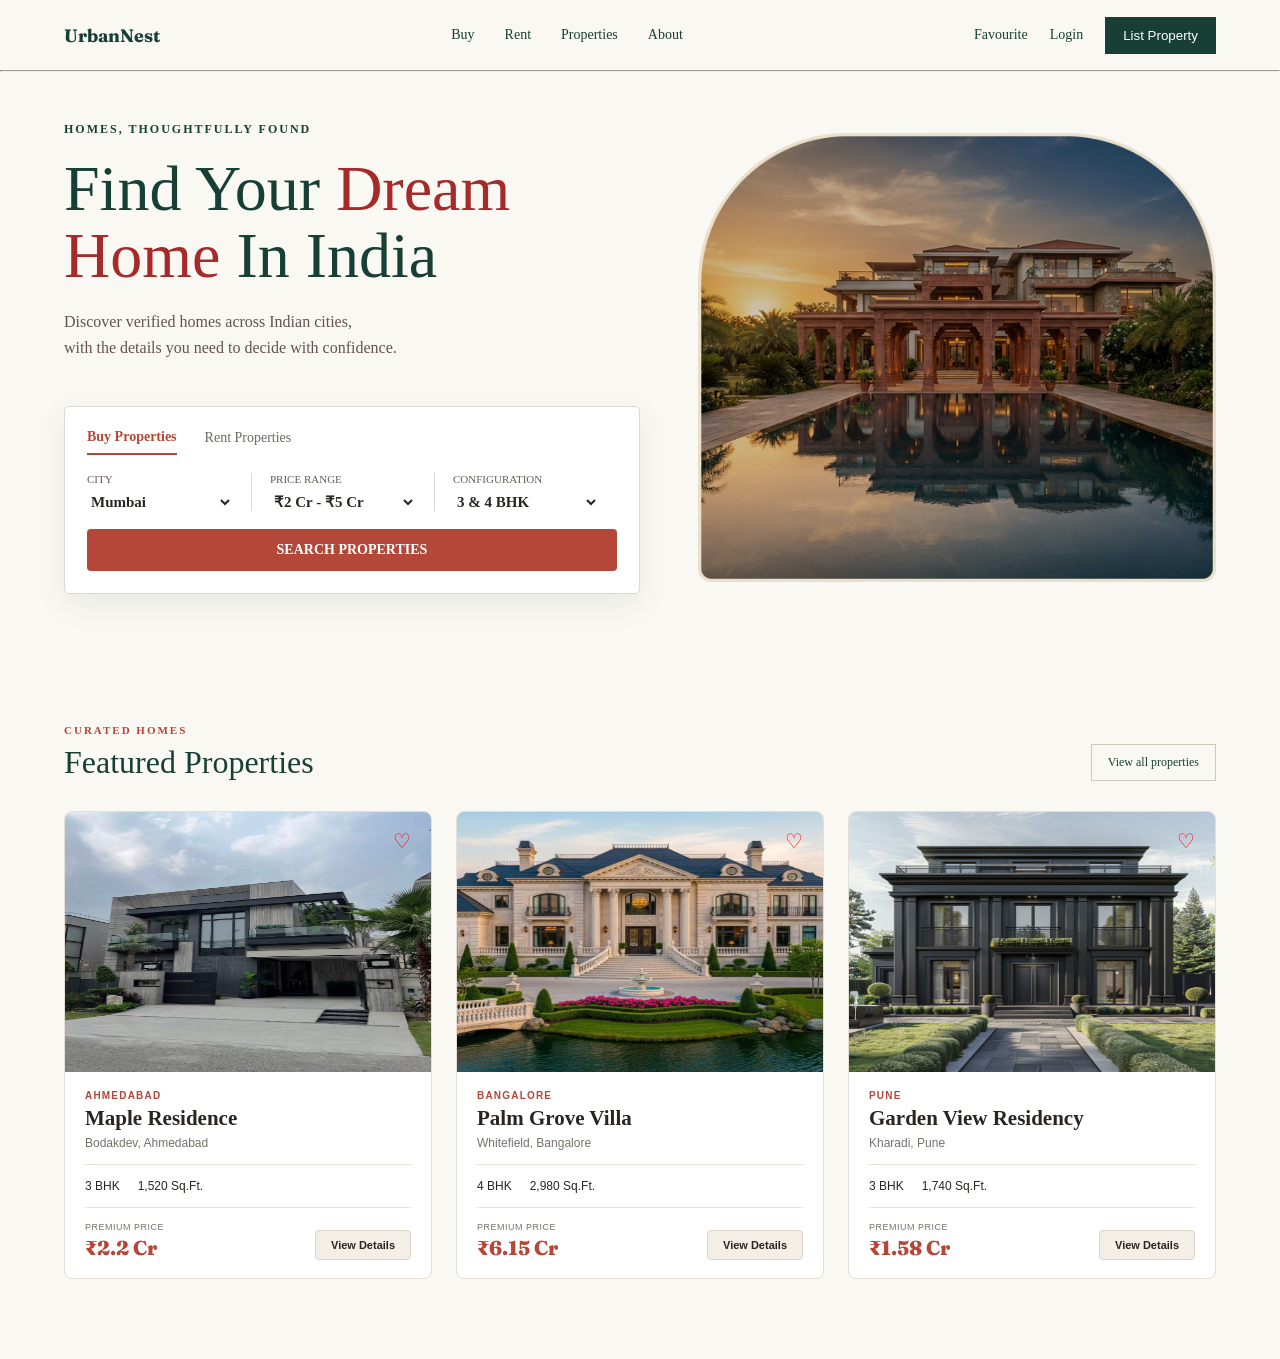
==== UrbanNest/index.html @ 5e93f08c "Initial commit for the new project UrbanNest." ====
<!DOCTYPE html>
<html lang="en">

<head>
    <meta charset="UTF-8">
    <meta name="viewport" content="width=device-width, initial-scale=1.0">
    <title>Document</title>
    <link rel="preconnect" href="https://fonts.googleapis.com">
    <link rel="preconnect" href="https://fonts.gstatic.com" crossorigin>
    <link
        href="https://fonts.googleapis.com/css2?family=Fraunces:ital,opsz,wght@0,9..144,100..900;1,9..144,100..900&family=Google+Sans:ital,opsz,wght@0,17..18,400..700;1,17..18,400..700&family=Valley+Sans:ital,wght@0,100..900;1,100..900&display=swap"
        rel="stylesheet">

    <link rel="stylesheet" href="style.css">
</head>

<body>
    <header>
        <div class="logo">
            UrbanNest
        </div>

        <nav class="nav-links">
            <a href="#">Buy</a>
            <a href="#">Rent</a>
            <a href="#">Properties</a>
            <a href="#">About</a>
        </nav>

        <div class="nav-actions">
            <a href="#">Favourite</a>
            <a href="#">Login</a>
            <button>List Property</button>
        </div>
    </header>
    <hr>
    <section class="hero">
        <div class="first">

            <div class="hero-content">

                <p class="hero-label">HOMES, THOUGHTFULLY FOUND</p>

                <h1>Find Your <span class="dream">Dream <br>Home </span>In India</h1>

                <p class="hero-description">
                    Discover verified homes across Indian cities,
                    <br> with the details you need to decide with confidence.
                </p>

            </div>

            <div class="search-box">

                <div class="search-tabs">
                    <button class="active">Buy Properties</button>
                    <button>Rent Properties</button>
                </div>

                <div class="search-fields">

                    <div class="search-field">
                        <label for="city">CITY</label>

                        <select id="city">
                            <option value="">Mumbai</option>
                            <option value="ahmedabad">Ahmedabad</option>
                            <option value="delhi">Delhi</option>
                            <option value="bangalore">Bangalore</option>
                            <option value="pune">Pune</option>
                        </select>
                    </div>


                    <div class="search-field">
                        <label for="price">PRICE RANGE</label>

                        <select id="price">
                            <option value="">₹2 Cr - ₹5 Cr</option>
                            <option value="under-1">Under ₹1 Cr</option>
                            <option value="1-2">₹1 Cr - ₹2 Cr</option>
                            <option value="2-5">₹2 Cr - ₹5 Cr</option>
                            <option value="5-plus">₹5 Cr+</option>
                        </select>
                    </div>


                    <div class="search-field">
                        <label for="configuration">CONFIGURATION</label>

                        <select id="configuration">
                            <option value="">3 & 4 BHK</option>
                            <option value="1">1 BHK</option>
                            <option value="2">2 BHK</option>
                            <option value="3">3 BHK</option>
                            <option value="4">4 BHK</option>
                            <option value="5">5+ BHK</option>
                        </select>
                    </div>

                </div>

                <button class="search-button">
                    SEARCH PROPERTIES
                </button>

            </div>
        </div>
        <div class="second">
            <img src="./images/hero.png">
        </div>

    </section>
    <section class="featured-properties">

        <div class="section-header">

            <div>
                <p class="section-label">CURATED HOMES</p>
                <h2>Featured Properties</h2>
            </div>

            <a href="#" class="view-all">View all properties</a>

        </div>


        <div class="property-grid">

            <article class="property-card">

                <div class="property-image">
                    <img src="./images/ahmedabadHouse.jpg" alt="Maple Residence">
                    <button class="favorite">
                        ♡
                    </button>
                </div>

                <div class="property-info">

                    <p class="property-city">AHMEDABAD</p>

                    <h3 class="property-name">
                        Maple Residence
                    </h3>

                    <p class="property-location">
                        Bodakdev, Ahmedabad
                    </p>

                    <div class="property-divider"></div>

                    <div class="property-details">
                        <span class="property-bhk">3 BHK</span>
                        <span class="property-area">1,520 Sq.Ft.</span>
                    </div>

                    <div class="property-divider"></div>

                    <div class="property-bottom">

                        <div class="property-price">
                            <span>PREMIUM PRICE</span>
                            <strong>₹2.2 Cr</strong>
                        </div>

                        <a href="#" class="property-button">
                            View Details
                        </a>

                    </div>

                </div>

            </article>


            <article class="property-card">

                <div class="property-image">
                    <img src="./images/bangloreHouse.jpg" alt="Palm Grove Villa">

                    <button class="favorite">
                        ♡
                    </button>
                </div>
                

                <div class="property-info">

                    <p class="property-city">BANGALORE</p>

                    <h3 class="property-name">
                        Palm Grove Villa
                    </h3>

                    <p class="property-location">
                        Whitefield, Bangalore
                    </p>

                    <div class="property-divider"></div>

                    <div class="property-details">
                        <span class="property-bhk">4 BHK</span>
                        <span class="property-area">2,980 Sq.Ft.</span>
                    </div>

                    <div class="property-divider"></div>

                    <div class="property-bottom">

                        <div class="property-price">
                            <span>PREMIUM PRICE</span>
                            <strong>₹6.15 Cr</strong>
                        </div>

                        <a href="#" class="property-button">
                            View Details
                        </a>

                    </div>

                </div>

            </article>


            <article class="property-card">

                <div class="property-image">
                    <img src="./images/PuneHouse.jpg" alt="Garden View Residency">
                    <button class="favorite">
                        ♡
                    </button>
                </div>
                
                <div class="property-info">

                    <p class="property-city">PUNE</p>

                    <h3 class="property-name">
                        Garden View Residency
                    </h3>

                    <p class="property-location">
                        Kharadi, Pune
                    </p>

                    <div class="property-divider"></div>

                    <div class="property-details">
                        <span class="property-bhk">3 BHK</span>
                        <span class="property-area">1,740 Sq.Ft.</span>
                    </div>

                    <div class="property-divider"></div>

                    <div class="property-bottom">

                        <div class="property-price">
                            <span>PREMIUM PRICE</span>
                            <strong>₹1.58 Cr</strong>
                        </div>

                        <a href="#" class="property-button">
                            View Details
                        </a>

                    </div>

                </div>

            </article>

        </div>

    </section>
</body>

</html>
---- UrbanNest/style.css ----
* {
    margin: 0;
    padding: 0;
    box-sizing: border-box;
}

body {
    font-family: Georgia, serif;
    background-color: #FAF8F3;
    color: #173f35;
}

header {
    height: 70px;
    padding: 0 5%;
    display: flex;
    justify-content: space-between;
    align-items: center;
}

.logo {
    font-size: 20px;
    font-weight: 700;
    font-family: 'Fraunces', serif;
    font-size: 18px;
}

.nav-links {
    display: flex;
    gap: 30px;
}

.nav-links a,
.nav-actions a {
    text-decoration: none;
    color: #173f35;
    font-size: 14px;
}

a:hover {
    color: #963a2d;
}

.nav-actions {
    display: flex;
    align-items: center;
    gap: 22px;
}

.nav-actions button {
    border: none;
    background-color: #173f35;
    color: white;
    padding: 11px 18px;
    cursor: pointer;
}

.hero {
    position: relative;
    min-height: fit-content;
    margin: 20px 5%;
    padding: 30px 0;
    display: flex;
    justify-content: space-between;
    align-items: center;
    border-radius: 4px;
    background-size: cover;
    background-position: center;
}

.hero-content {
    max-width: 620px;
}

.dream {
    color: brown;
}

.hero-label {
    margin-bottom: 18px;
    font-size: 12px;
    font-weight: 600;
    letter-spacing: 2px;
}

.hero h1 {
    margin-bottom: 20px;
    font-size: 64px;
    line-height: 1.05;
    font-weight: 500;
}

.hero-description {
    max-width: 480px;
    font-size: 16px;
    line-height: 1.6;
    color: rgb(100, 82, 82);
}

.first {
    width: 50%;
}

.second {
    width: 45%;
}

.second img {
    width: 100%;
    display: block;
}

.search-box {
    width: 100%;
    margin-top: 45px;
    padding: 22px;
    background-color: #ffffff;
    border: 1px solid #ded8ce;
    border-radius: 5px;
    box-shadow: 0 10px 30px rgba(23, 63, 53, 0.08);
}

.search-tabs {
    display: flex;
    gap: 28px;
    margin-bottom: 18px;
}

.search-tabs button {
    border: none;
    background: none;
    padding: 0 0 8px;
    font-family: inherit;
    font-size: 14px;
    color: #6f6760;
    cursor: pointer;
}

.search-tabs .active {
    color: #b44737;
    font-weight: 600;
    border-bottom: 2px solid #b44737;
}

.search-fields {
    display: flex;
    width: 100%;
}

.search-field {
    flex: 1;
    padding: 0 18px;
    border-right: 1px solid #ded8ce;
}

.search-field:first-child {
    padding-left: 0;
}

.search-field:last-child {
    border-right: none;
}

.search-field label {
    display: block;
    margin-bottom: 8px;
    font-size: 11px;
    color: #625b55;
    font-weight: 500;
}

.search-field select {
    width: 100%;
    border: none;
    outline: none;
    background-color: transparent;
    font-family: inherit;
    font-size: 15px;
    font-weight: 600;
    color: #292522;
    cursor: pointer;
}

.search-button {
    width: 100%;
    margin-top: 18px;
    padding: 13px;
    border: none;
    border-radius: 4px;
    background-color: #b44737;
    color: white;
    font-family: inherit;
    font-size: 14px;
    font-weight: 600;
    cursor: pointer;
}

.search-button:hover {
    background-color: #963a2d;
}


.featured-properties {
    padding: 80px 5%;
    background-color: #faf8f3;
}

.section-header {
    display: flex;
    justify-content: space-between;
    align-items: end;
    margin-bottom: 30px;
}

.section-label {
    margin-bottom: 8px;
    color: #b44737;
    font-size: 11px;
    font-weight: 600;
    letter-spacing: 2px;
}

.section-header h2 {
    font-size: 32px;
    font-weight: 500;
    color: #173f35;
}

.view-all {
    padding: 10px 16px;
    border: 1px solid #cfc8bd;
    color: #173f35;
    text-decoration: none;
    font-size: 12px;
}

.property-grid {
    display: grid;
    grid-template-columns: repeat(3, 1fr);
    gap: 24px;
}

.property-card {
    background-color: #ffffff;
    border: 1px solid #e5dfd5;
    border-radius: 8px;
    overflow: hidden;
}

.property-image {
    position: relative;
    height: 260px;
    overflow: hidden;
}

.property-image img {
    width: 100%;
    height: 100%;
}

.property-info {
    padding: 18px 20px;
}

.property-city {
    margin-bottom: 5px;
    color: #b44737;
    font-family: Arial, sans-serif;
    font-size: 10px;
    font-weight: 600;
    letter-spacing: 1.2px;
}

.property-name {
    margin-bottom: 5px;
    color: #292522;
    font-family: Georgia, serif;
    font-size: 21px;
    font-weight: 600;
    line-height: 1.2;
}

.property-location {
    color: #77716a;
    font-family: Arial, sans-serif;
    font-size: 12px;
}
.property-divider {
    width: 100%;
    height: 1px;
    margin: 14px 0;
    background-color: #e8e2d9;
}



.property-details {
    display: flex;
    align-items: center;
    gap: 18px;
    color: #292522;
    font-family: Arial, sans-serif;
    font-size: 12px;
}

.property-details span {
    white-space: nowrap;
}

.property-bottom {
    display: flex;
    align-items: flex-end;
    justify-content: space-between;
}

.property-price {
    display: flex;
    flex-direction: column;
    gap: 3px;
}

.property-price span {
    color: #77716a;
    font-family: Arial, sans-serif;
    font-size: 9px;
    font-weight: 500;
    letter-spacing: 0.5px;
}

.property-price strong {
    color: #b44737;
    font-family: 'Fraunces',serif;
    font-size: 20px;
    font-weight: 800;
    white-space: nowrap;
}

.property-button {
    padding: 8px 15px;
    background-color: #f3eee6;
    border: 1px solid #ded5c8;
    border-radius: 4px;
    color: #292522;
    font-family: Arial, sans-serif;
    font-size: 11px;
    font-weight: 600;
    text-decoration: none;
    transition: 0.2s ease;
}

.property-button:hover {
    background-color: #173f35;
    border-color: #173f35;
    color: white;
}
.favorite {
    position: absolute;
    top: 12px;
    right: 12px;
    width: 34px;
    height: 34px;
    border: none;
    background: none;
    border-radius: 50%;
    color: #fe0303;
    font-size: 20px;
    line-height: 1;
    display: flex;
    align-items: center;
    justify-content: center;
    cursor: pointer;
}
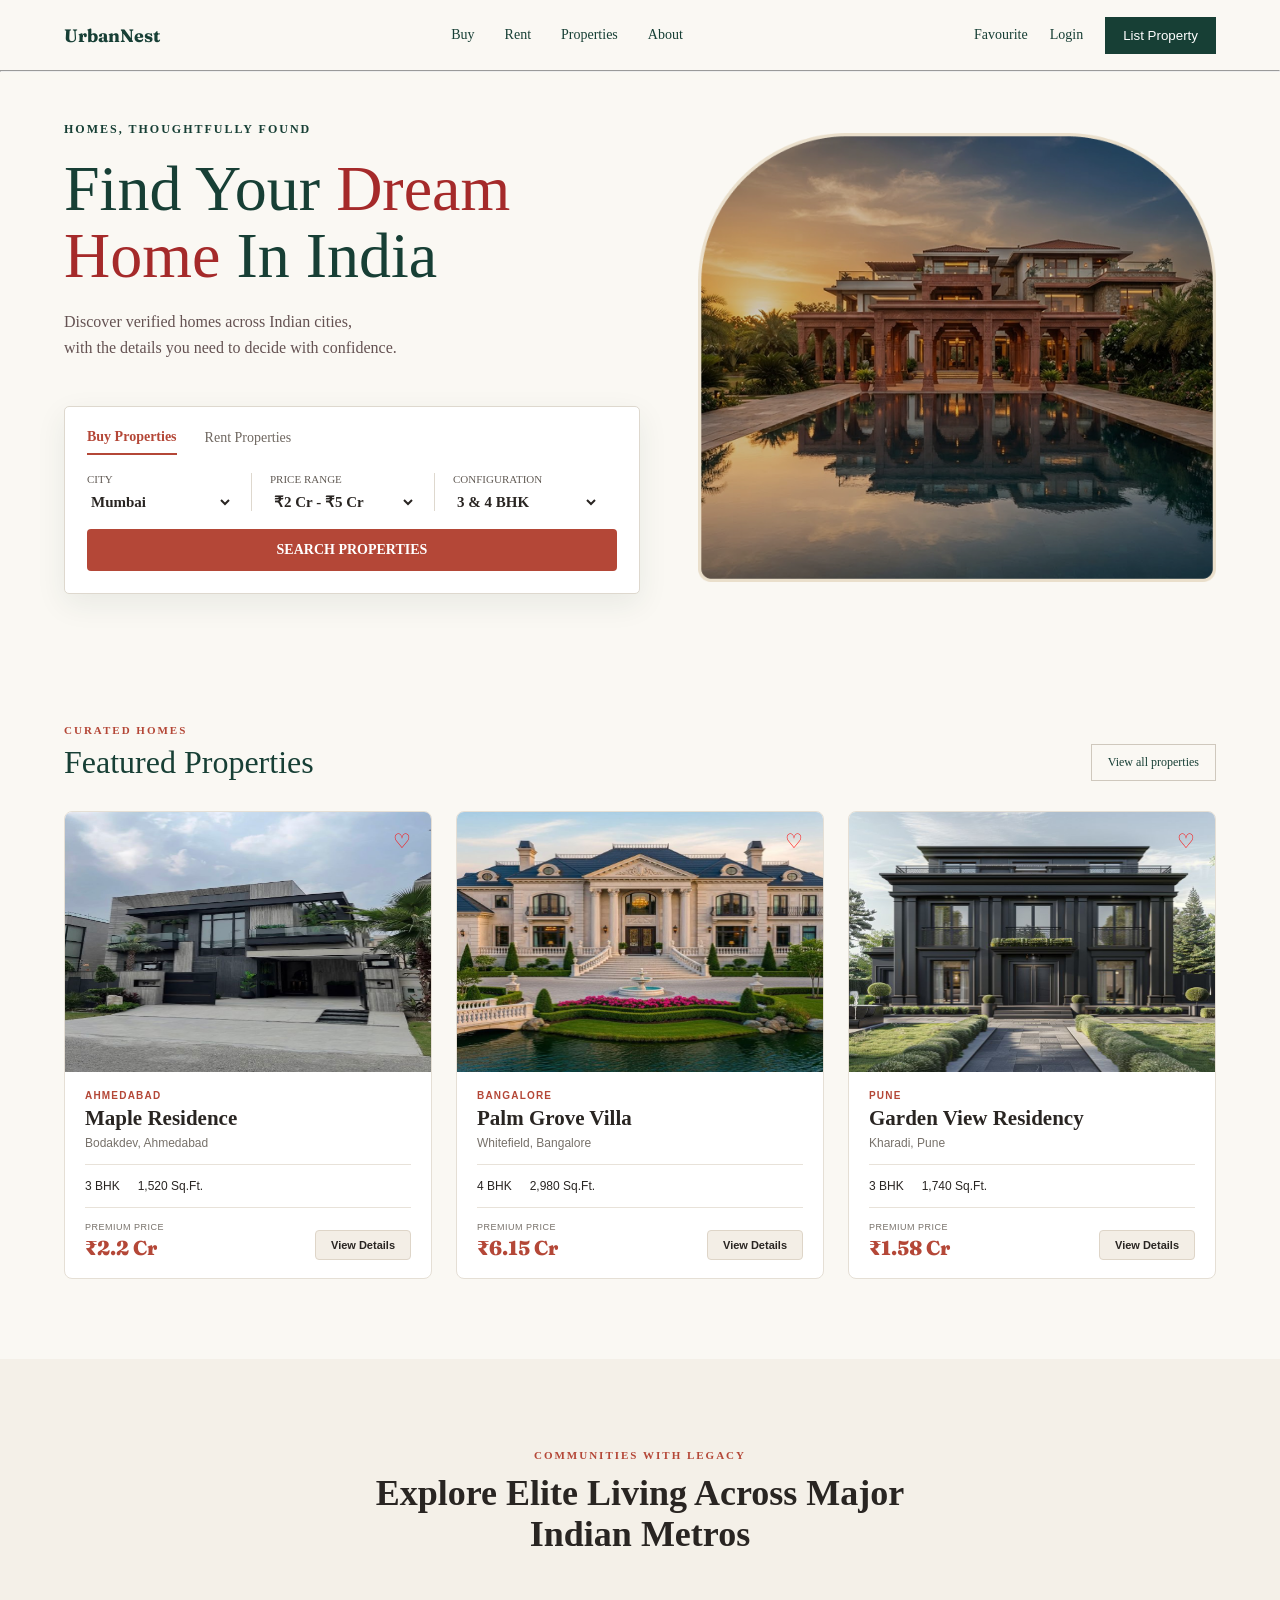
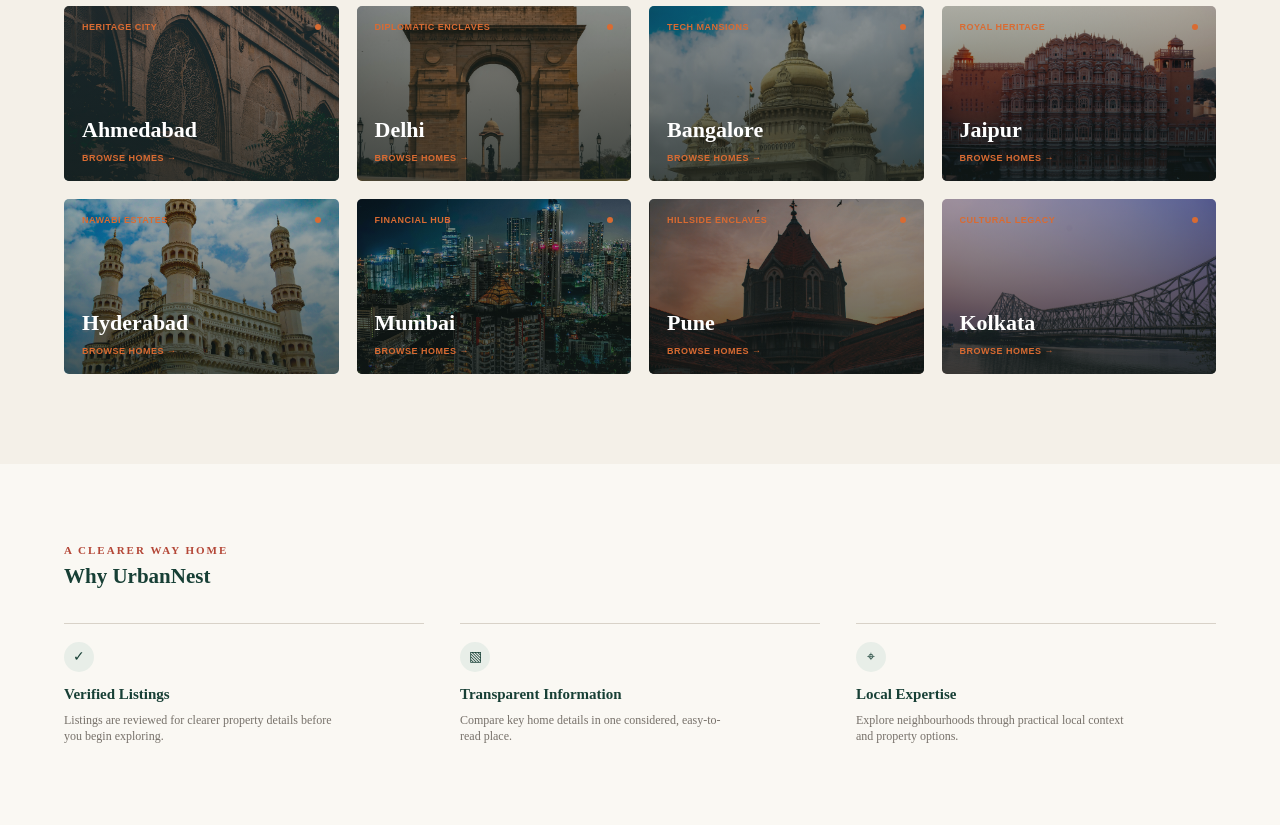
==== commit 8281f98f: "Explore cities section and why Urbannest section is added." ====
--- a/UrbanNest/index.html
+++ b/UrbanNest/index.html
@@ -184,7 +184,7 @@
                         ♡
                     </button>
                 </div>
-                
+
 
                 <div class="property-info">
 
@@ -233,7 +233,7 @@
                         ♡
                     </button>
                 </div>
-                
+
                 <div class="property-info">
 
                     <p class="property-city">PUNE</p>
@@ -275,6 +275,146 @@
         </div>
 
     </section>
+    <section class="explore-cities">
+        <div class="cities-header">
+            <p class="section-label">COMMUNITIES WITH LEGACY</p>
+            <h2>Explore Elite Living Across Major<br>Indian Metros</h2>
+        </div>
+
+        <div class="city-grid">
+            <article class="city-card">
+                <img src="./images/ahmedabad.jpg" alt="Ahmedabad">
+                <div class="city-overlay"></div>
+                <div class="city-top">
+                    <span>HERITAGE CITY</span>
+                    <i></i>
+                </div>
+                <div class="city-bottom">
+                    <h3>Ahmedabad</h3>
+                    <a href="#">BROWSE HOMES →</a>
+                </div>
+            </article>
+
+            <article class="city-card">
+                <img src="./images/delhi.jpg" alt="Delhi">
+                <div class="city-overlay"></div>
+                <div class="city-top">
+                    <span>DIPLOMATIC ENCLAVES</span>
+                    <i></i>
+                </div>
+                <div class="city-bottom">
+                    <h3>Delhi</h3>
+                    <a href="#">BROWSE HOMES →</a>
+                </div>
+            </article>
+
+            <article class="city-card">
+                <img src="./images/banglore.jpg" alt="Bangalore">
+                <div class="city-overlay"></div>
+                <div class="city-top">
+                    <span>TECH MANSIONS</span>
+                    <i></i>
+                </div>
+                <div class="city-bottom">
+                    <h3>Bangalore</h3>
+                    <a href="#">BROWSE HOMES →</a>
+                </div>
+            </article>
+
+            <article class="city-card">
+                <img src="./images/jaipur.jpg" alt="Jaipur">
+                <div class="city-overlay"></div>
+                <div class="city-top">
+                    <span>ROYAL HERITAGE</span>
+                    <i></i>
+                </div>
+                <div class="city-bottom">
+                    <h3>Jaipur</h3>
+                    <a href="#">BROWSE HOMES →</a>
+                </div>
+            </article>
+
+            <article class="city-card">
+                <img src="./images/hyderabad.jpg" alt="Hyderabad">
+                <div class="city-overlay"></div>
+                <div class="city-top">
+                    <span>NAWABI ESTATES</span>
+                    <i></i>
+                </div>
+                <div class="city-bottom">
+                    <h3>Hyderabad</h3>
+                    <a href="#">BROWSE HOMES →</a>
+                </div>
+            </article>
+
+            <article class="city-card">
+                <img src="./images/mumbai.jpg" alt="Mumbai">
+                <div class="city-overlay"></div>
+                <div class="city-top">
+                    <span>FINANCIAL HUB</span>
+                    <i></i>
+                </div>
+                <div class="city-bottom">
+                    <h3>Mumbai</h3>
+                    <a href="#">BROWSE HOMES →</a>
+                </div>
+            </article>
+
+            <article class="city-card">
+                <img src="./images/pune.jpg" alt="Pune">
+                <div class="city-overlay"></div>
+                <div class="city-top">
+                    <span>HILLSIDE ENCLAVES</span>
+                    <i></i>
+                </div>
+                <div class="city-bottom">
+                    <h3>Pune</h3>
+                    <a href="#">BROWSE HOMES →</a>
+                </div>
+            </article>
+
+            <article class="city-card">
+                <img src="./images/kolkata.jpg" alt="Kolkata">
+                <div class="city-overlay"></div>
+                <div class="city-top">
+                    <span>CULTURAL LEGACY</span>
+                    <i></i>
+                </div>
+                <div class="city-bottom">
+                    <h3>Kolkata</h3>
+                    <a href="#">BROWSE HOMES →</a>
+                </div>
+            </article>
+        </div>
+    </section>
+    <section class="why-urbannest">
+        <div class="why-header">
+            <div>
+                <p class="section-label">A CLEARER WAY HOME</p>
+                <h2>Why UrbanNest</h2>
+            </div>
+        </div>
+
+        <div class="why-grid">
+            <article class="why-card">
+                <div class="why-icon">✓</div>
+                <h3>Verified Listings</h3>
+                <p>Listings are reviewed for clearer property details before you begin exploring.</p>
+            </article>
+
+            <article class="why-card">
+                <div class="why-icon">▧</div>
+                <h3>Transparent Information</h3>
+                <p>Compare key home details in one considered, easy-to-read place.</p>
+            </article>
+
+            <article class="why-card">
+                <div class="why-icon">⌖</div>
+                <h3>Local Expertise</h3>
+                <p>Explore neighbourhoods through practical local context and property options.</p>
+            </article>
+        </div>
+    </section>
 </body>
 
 </html>
--- a/UrbanNest/style.css
+++ b/UrbanNest/style.css
@@ -369,4 +369,154 @@
     align-items: center;
     justify-content: center;
     cursor: pointer;
+}
+.explore-cities {
+    padding: 90px 5%;
+    background-color: #f4f0e8;
+}
+
+.cities-header {
+    text-align: center;
+    margin-bottom: 50px;
+}
+
+.cities-header .section-label {
+    margin-bottom: 12px;
+}
+
+.cities-header h2 {
+    color: #292522;
+    font-family: Georgia, serif;
+    font-size: 36px;
+    line-height: 1.15;
+    font-weight: 600;
+}
+
+.city-grid {
+    display: grid;
+    grid-template-columns: repeat(4, 1fr);
+    gap: 18px;
+}
+
+.city-card {
+    position: relative;
+    height: 175px;
+    overflow: hidden;
+    border-radius: 5px;
+}
+
+.city-card img {
+    width: 100%;
+    height: 100%;
+    display: block;
+    object-fit: cover;
+}
+
+.city-overlay {
+    position: absolute;
+    inset: 0;
+    background: linear-gradient(to bottom, rgba(20, 30, 28, 0.35), rgba(20, 30, 28, 0.72));
+}
+
+.city-top {
+    position: absolute;
+    top: 16px;
+    left: 18px;
+    right: 18px;
+    display: flex;
+    align-items: center;
+    justify-content: space-between;
+}
+
+.city-top span {
+    color: #d96b32;
+    font-family: Arial, sans-serif;
+    font-size: 9px;
+    font-weight: 600;
+    letter-spacing: 0.5px;
+}
+
+.city-top i {
+    width: 6px;
+    height: 6px;
+    border-radius: 50%;
+    background-color: #d96b32;
+}
+
+.city-bottom {
+    position: absolute;
+    left: 18px;
+    bottom: 16px;
+}
+
+.city-bottom h3 {
+    margin-bottom: 4px;
+    color: white;
+    font-family: Georgia, serif;
+    font-size: 22px;
+    font-weight: 600;
+}
+
+.city-bottom a {
+    color: #d96b32;
+    font-family: Arial, sans-serif;
+    font-size: 9px;
+    font-weight: 600;
+    letter-spacing: 0.5px;
+    text-decoration: none;
+}
+.why-urbannest {
+    padding: 80px 5%;
+    background-color: #faf8f3;
+}
+
+.why-header {
+    margin-bottom: 34px;
+}
+
+.why-header h2 {
+    color: #173f35;
+    font-family: Georgia, serif;
+    font-size: 21px;
+    font-weight: 600;
+}
+
+.why-grid {
+    display: grid;
+    grid-template-columns: repeat(3, 1fr);
+    gap: 36px;
+}
+
+.why-card {
+    padding-top: 18px;
+    border-top: 1px solid #d8d2c8;
+}
+
+.why-icon {
+    width: 30px;
+    height: 30px;
+    margin-bottom: 14px;
+    border-radius: 50%;
+    background-color: #e8eee8;
+    color: #173f35;
+    display: flex;
+    align-items: center;
+    justify-content: center;
+    font-size: 14px;
+}
+
+.why-card h3 {
+    margin-bottom: 9px;
+    color: #173f35;
+    font-family: Georgia, serif;
+    font-size: 15px;
+    font-weight: 600;
+}
+
+.why-card p {
+    max-width: 270px;
+    color: #77716a;
+    font-family: Georgia, serif;
+    font-size: 12px;
+    line-height: 1.4;
 }
